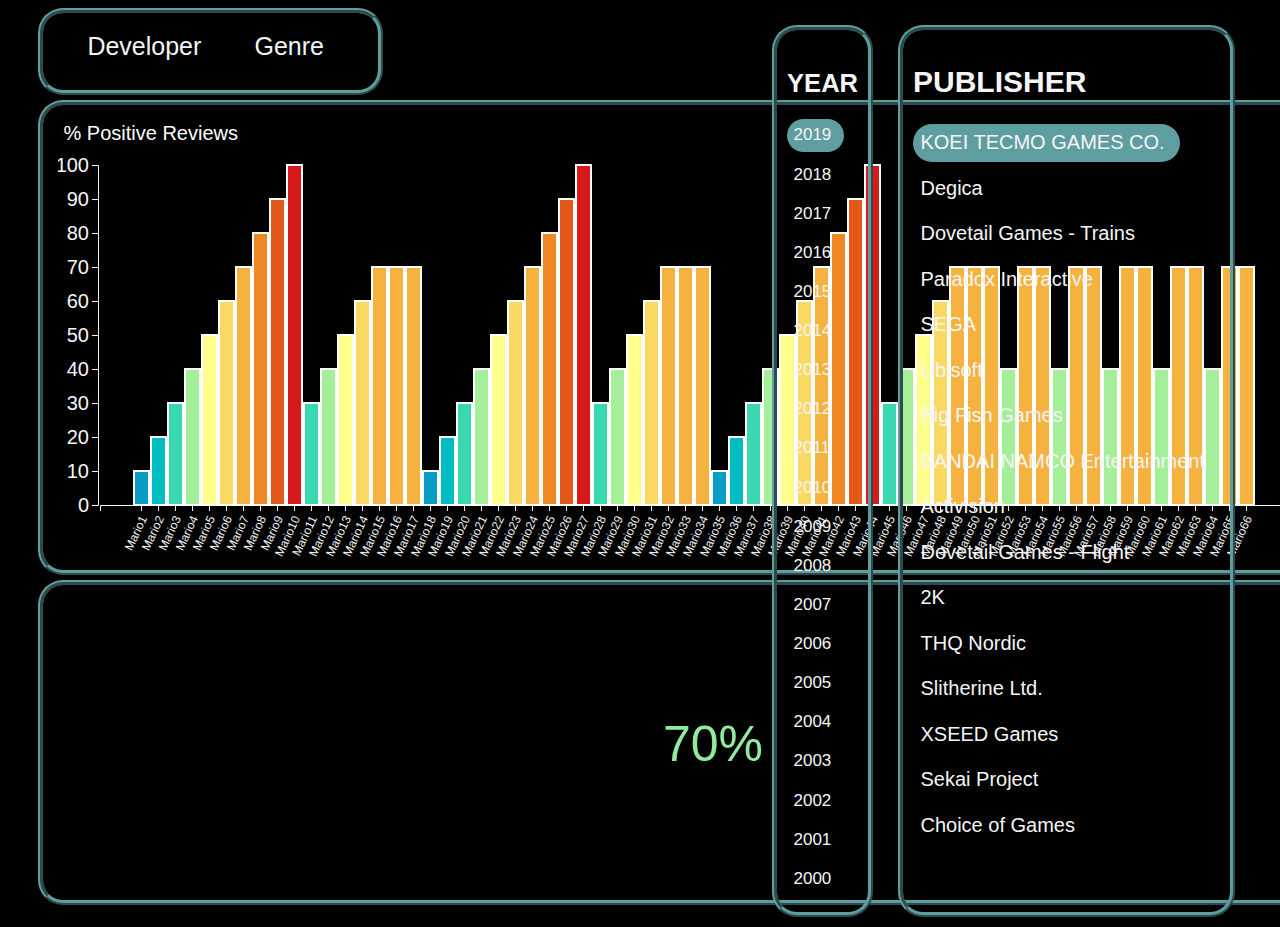
==== index.html @ 85cb00c0 "add pie" ====
<!DOCTYPE html>
<html>
<head>
    <title>Bivariate Bar Chart</title>
	<meta content="text/html;charset=utf-8" http-equiv="Content-Type">
	<meta content="utf-8" http-equiv="encoding">
    <link rel="stylesheet" type="text/css" href="css/style.css">
    <script src="lib/d3.v6.min.js"></script>
</head>
<body>
<div class="devgen" id="devgen">
    <div class="dev">
        <label>
            <input type="radio" value="3" name="radio"/>
            <span>Developer</span>
        </label>
    </div>
    <div class="dev">
        <label>
            <input type="radio" value="3" name="radio"/>
            <span>Genre</span>
        </label>
    </div>
</div>
<div class="svg" >
    <div id="div1"></div>
</div>
<div class="svg" >
    <div id="div2"></div>
</div>
<div class="row">
<div class="container1" id="year">
    <h2>YEAR</h2>
        <label>
            <input onclick="updateYear(2019)" type="radio" value="2019" name="radio" checked/>
            <span>2019</span>
        </label>
        <label>
            <input onclick="updateYear(2018)" type="radio" value="3" name="radio"/>
            <span>2018</span>
        </label>
        <label>
            <input onclick="updateYear(2017)" type="radio" value="3" name="radio"/>
            <span>2017</span>
        </label>
        <label>
            <input onclick="updateYear(2016)" type="radio" value="3" name="radio"/>
            <span>2016</span>
        </label>
        <label>
            <input onclick="updateYear(2015)" type="radio" value="3" name="radio"/>
            <span>2015</span>
        </label>
        <label>
            <input onclick="updateYear(2014)" type="radio" value="3" name="radio"/>
            <span>2014</span>
        </label>
        <label>
            <input onclick="updateYear(2013)" type="radio" value="3" name="radio"/>
            <span>2013</span>
        </label>
        <label>
            <input onclick="updateYear(2012)" type="radio" value="3" name="radio"/>
            <span>2012</span>
        </label>
        <label>
            <input onclick="updateYear(2011)" type="radio" value="3" name="radio"/>
            <span>2011</span>
        </label>
        <label>
            <input onclick="updateYear(2010)" type="radio" value="3" name="radio"/>
            <span>2010</span>
        </label>
        <label>
            <input onclick="updateYear(2009)" type="radio" value="3" name="radio"/>
            <span>2009</span>
        </label>
        <label>
            <input onclick="updateYear(2008)" type="radio" value="3" name="radio"/>
            <span>2008</span>
        </label>
        <label>
            <input onclick="updateYear(2007)" type="radio" value="3" name="radio"/>
            <span>2007</span>
        </label>
        <label>
            <input onclick="updateYear(2006)" type="radio" value="3" name="radio"/>
            <span>2006</span>
        </label>
        <label>
            <input onclick="updateYear(2005)" type="radio" value="3" name="radio"/>
            <span>2005</span>
        </label>
        <label>
            <input onclick="updateYear(2004)" type="radio" value="3" name="radio"/>
            <span>2004</span>
        </label>
        <label>
            <input onclick="updateYear(2003)" type="radio" value="3" name="radio"/>
            <span>2003</span>
        </label>
        <label>
            <input onclick="updateYear(2002)" type="radio" value="3" name="radio"/>
            <span>2002</span>
        </label>
        <label>
            <input onclick="updateYear(2001)" type="radio" value="3" name="radio"/>
            <span>2001</span>
        </label>
        <label>
            <input onclick="updateYear(2000)" type="radio" value="3" name="radio"/>
            <span>2000</span>
        </label>
</div>
<div class="container2">
    <h2>PUBLISHER</h2>
    <form>
        <label>
            <input onclick="updatePub('KOEI TECMO GAMES CO.')" type="radio" name="radio" value="1" checked/>
            <span>KOEI TECMO GAMES CO.</span>
        </label>
        <label>
            <input onclick="updatePub('Degica')" type="radio" value="2" name="radio"/>
            <span>Degica</span>
        </label>
        <label>
            <input onclick="updatePub('Dovetail Games - Trains')" type="radio" value="3" name="radio"/>
            <span>Dovetail Games - Trains</span>
        </label>
        <label>
            <input onclick="updatePub('Paradox Interactive')" type="radio" value="3" name="radio"/>
            <span>Paradox Interactive</span>
        </label>
        <label>
            <input onclick="updatePub('SEGA')" type="radio" value="3" name="radio"/>
            <span>SEGA</span>
        </label>
        <label>
            <input onclick="updatePub('Ubisoft')" type="radio" value="3" name="radio"/>
            <span>Ubisoft</span>
        </label>
        <label>
            <input onclick="updatePub('Big Fish Games')" type="radio" value="3" name="radio"/>
            <span>Big Fish Games</span>
        </label>
        <label>
            <input onclick="updatePub('BANDAI NAMCO Entertainment')" type="radio" value="3" name="radio"/>
            <span>BANDAI NAMCO Entertainment</span>
        </label>
        <label>
            <input onclick="updatePub('Activision')" type="radio" value="3" name="radio"/>
            <span>Activision</span>
        </label>
        <label>
            <input onclick="updatePub('Dovetail Games - Flight')" type="radio" value="3" name="radio"/>
            <span>Dovetail Games - Flight</span>
        </label>
        <label>
            <input onclick="updatePub('2K')" type="radio" value="3" name="radio"/>
            <span>2K</span>
        </label>
        <label>
            <input onclick="updatePub('THQ Nordic')" type="radio" value="3" name="radio"/>
            <span>THQ Nordic</span>
        </label>
        <label>
            <input onclick="updatePub('Slitherine Ltd.')" type="radio" value="3" name="radio"/>
            <span>Slitherine Ltd.</span>
        </label>
        <label>
            <input onclick="updatePub('XSEED Games')" type="radio" value="3" name="radio"/>
            <span>XSEED Games</span>
        </label>
        <label>
            <input onclick="updatePub('Sekai Project')" type="radio" value="3" name="radio"/>
            <span>Sekai Project</span>
        </label>
        <label>
            <input onclick="updatePub('Choice of Games')" type="radio" value="3" name="radio"/>
            <span>Choice of Games</span>
        </label>
    </form>
</div>
</div>
<script src="js/chart.js"></script>
<script src="js/pie.js"></script>
</body>
</html>
---- css/style.css ----
.y.axis {
    font: 20px sans-serif;
}

.x.axis {
    font: 12px sans-serif;
}

.legend {
    font: 16px sans-serif;
}
body {
    background-color: ghostwhite;
        color:black;
}

*, *:after, *:before {
    box-sizing: border-box;
}
body {
    color: whitesmoke;
    font: 20px sans-serif;
    background-color: black;
}
form {
    display: flex;
    flex-wrap: wrap;
    flex-direction: column;
}
label {
    display: flex;
    cursor: pointer;
    font-weight: 50;
    position: relative;
    overflow: hidden;
    margin-bottom: 0.375em;
}
label input {
    position: absolute;
    left: -9999px;
}
label input:checked + span {
    background-color: cadetblue;
}
label input:checked + span:before {
    box-shadow: inset 0 0 0 0.4375em #00005c;
}
label span {
    display: flex;
    align-items: center;
    padding: 0.375em 0.75em 0.375em 0.375em;
    border-radius: 99em;
    transition: 0.25s ease;
}
label span:hover {
    background-color: cadetblue;
}
label span:before {
    display: flex;
    flex-shrink: 0;
    content: "
    "
;
    background-color: cadetblue;
    width: 1.5em;
    height: 1.5em;
    border-radius: 50%;
    margin-right: 0.375em;
    transition: 0.25s ease;
    box-shadow: inset 0 0 0 0.125em #00005c;
}


.container1 {
    font: 17px sans-serif;
    border-radius: 25px;
    padding: 10px;
    border: 5px ridge cadetblue;
    display: table-cell
}

.container2 {
    border-radius: 25px;
    padding: 10px;
    border: 5px ridge cadetblue;
    display: table-cell;
}


.row {
    position: absolute;
    top: 15px;
    right: 20px;
    display: table;
    border-spacing: 25px 10px; /*Optional*/
    height: 800px;

}
.svg {
    border-radius: 25px;
    margin-top: 5px;
    margin-left: 30px;
    padding-left: 15px;
    padding-top: 10px;
    width: 1350px;
    border: 5px ridge cadetblue;
}

.devgen {
    display: table;
    padding: 10px;
    margin-left: 30px;
    border-spacing: 25px 0px;
    border: 5px ridge cadetblue;
    border-radius: 25px;
}

.dev {
    font: 25px sans-serif;
    font-weight: bolder;
    display: table-cell;
}

.gen {
    font: 25px sans-serif;
    font-weight: bolder;
    display: table-cell;
}
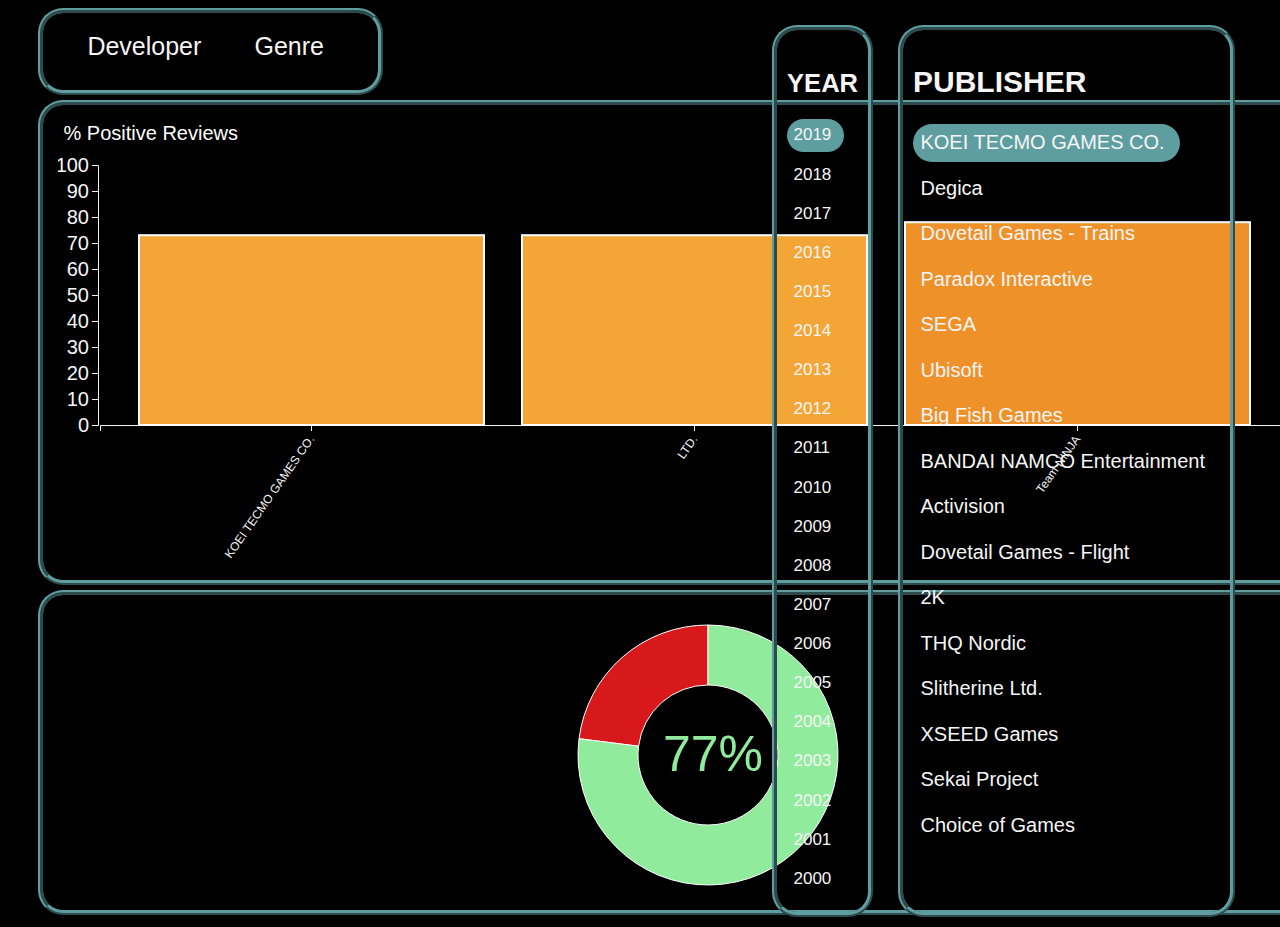
==== commit 2a93889f: "Add connection between dataset and bar chart" ====
--- a/index.html
+++ b/index.html
@@ -11,13 +11,13 @@
 <div class="devgen" id="devgen">
     <div class="dev">
         <label>
-            <input type="radio" value="3" name="radio"/>
+            <input onclick="switchDevGen('Dev')" type="radio" value="3" name="radio" checked/>
             <span>Developer</span>
         </label>
     </div>
-    <div class="dev">
+    <div class="gen">
         <label>
-            <input type="radio" value="3" name="radio"/>
+            <input onclick="switchDevGen('Gen')" type="radio" value="3" name="radio"/>
             <span>Genre</span>
         </label>
     </div>
@@ -32,83 +32,83 @@
 <div class="container1" id="year">
     <h2>YEAR</h2>
         <label>
-            <input onclick="updateYear(2019)" type="radio" value="2019" name="radio" checked/>
+            <input onclick="updateYear('2019')" type="radio" value="2019" name="radio" checked/>
             <span>2019</span>
         </label>
         <label>
-            <input onclick="updateYear(2018)" type="radio" value="3" name="radio"/>
+            <input onclick="updateYear('2018')" type="radio" value="3" name="radio"/>
             <span>2018</span>
         </label>
         <label>
-            <input onclick="updateYear(2017)" type="radio" value="3" name="radio"/>
+            <input onclick="updateYear('2017')" type="radio" value="3" name="radio"/>
             <span>2017</span>
         </label>
         <label>
-            <input onclick="updateYear(2016)" type="radio" value="3" name="radio"/>
+            <input onclick="updateYear('2016')" type="radio" value="3" name="radio"/>
             <span>2016</span>
         </label>
         <label>
-            <input onclick="updateYear(2015)" type="radio" value="3" name="radio"/>
+            <input onclick="updateYear('2015')" type="radio" value="3" name="radio"/>
             <span>2015</span>
         </label>
         <label>
-            <input onclick="updateYear(2014)" type="radio" value="3" name="radio"/>
+            <input onclick="updateYear('2014')" type="radio" value="3" name="radio"/>
             <span>2014</span>
         </label>
         <label>
-            <input onclick="updateYear(2013)" type="radio" value="3" name="radio"/>
+            <input onclick="updateYear('2013')" type="radio" value="3" name="radio"/>
             <span>2013</span>
         </label>
         <label>
-            <input onclick="updateYear(2012)" type="radio" value="3" name="radio"/>
+            <input onclick="updateYear('2012')" type="radio" value="3" name="radio"/>
             <span>2012</span>
         </label>
         <label>
-            <input onclick="updateYear(2011)" type="radio" value="3" name="radio"/>
+            <input onclick="updateYear('2011')" type="radio" value="3" name="radio"/>
             <span>2011</span>
         </label>
         <label>
-            <input onclick="updateYear(2010)" type="radio" value="3" name="radio"/>
+            <input onclick="updateYear('2010')" type="radio" value="3" name="radio"/>
             <span>2010</span>
         </label>
         <label>
-            <input onclick="updateYear(2009)" type="radio" value="3" name="radio"/>
+            <input onclick="updateYear('2009')" type="radio" value="3" name="radio"/>
             <span>2009</span>
         </label>
         <label>
-            <input onclick="updateYear(2008)" type="radio" value="3" name="radio"/>
+            <input onclick="updateYear('2008')" type="radio" value="3" name="radio"/>
             <span>2008</span>
         </label>
         <label>
-            <input onclick="updateYear(2007)" type="radio" value="3" name="radio"/>
+            <input onclick="updateYear('2007')" type="radio" value="3" name="radio"/>
             <span>2007</span>
         </label>
         <label>
-            <input onclick="updateYear(2006)" type="radio" value="3" name="radio"/>
+            <input onclick="updateYear('2006')" type="radio" value="3" name="radio"/>
             <span>2006</span>
         </label>
         <label>
-            <input onclick="updateYear(2005)" type="radio" value="3" name="radio"/>
+            <input onclick="updateYear('2005')" type="radio" value="3" name="radio"/>
             <span>2005</span>
         </label>
         <label>
-            <input onclick="updateYear(2004)" type="radio" value="3" name="radio"/>
+            <input onclick="updateYear('2004')" type="radio" value="3" name="radio"/>
             <span>2004</span>
         </label>
         <label>
-            <input onclick="updateYear(2003)" type="radio" value="3" name="radio"/>
+            <input onclick="updateYear('2003')" type="radio" value="3" name="radio"/>
             <span>2003</span>
         </label>
         <label>
-            <input onclick="updateYear(2002)" type="radio" value="3" name="radio"/>
+            <input onclick="updateYear('2002')" type="radio" value="3" name="radio"/>
             <span>2002</span>
         </label>
         <label>
-            <input onclick="updateYear(2001)" type="radio" value="3" name="radio"/>
+            <input onclick="updateYear('2001')" type="radio" value="3" name="radio"/>
             <span>2001</span>
         </label>
         <label>
-            <input onclick="updateYear(2000)" type="radio" value="3" name="radio"/>
+            <input onclick="updateYear('2000')" type="radio" value="3" name="radio"/>
             <span>2000</span>
         </label>
 </div>
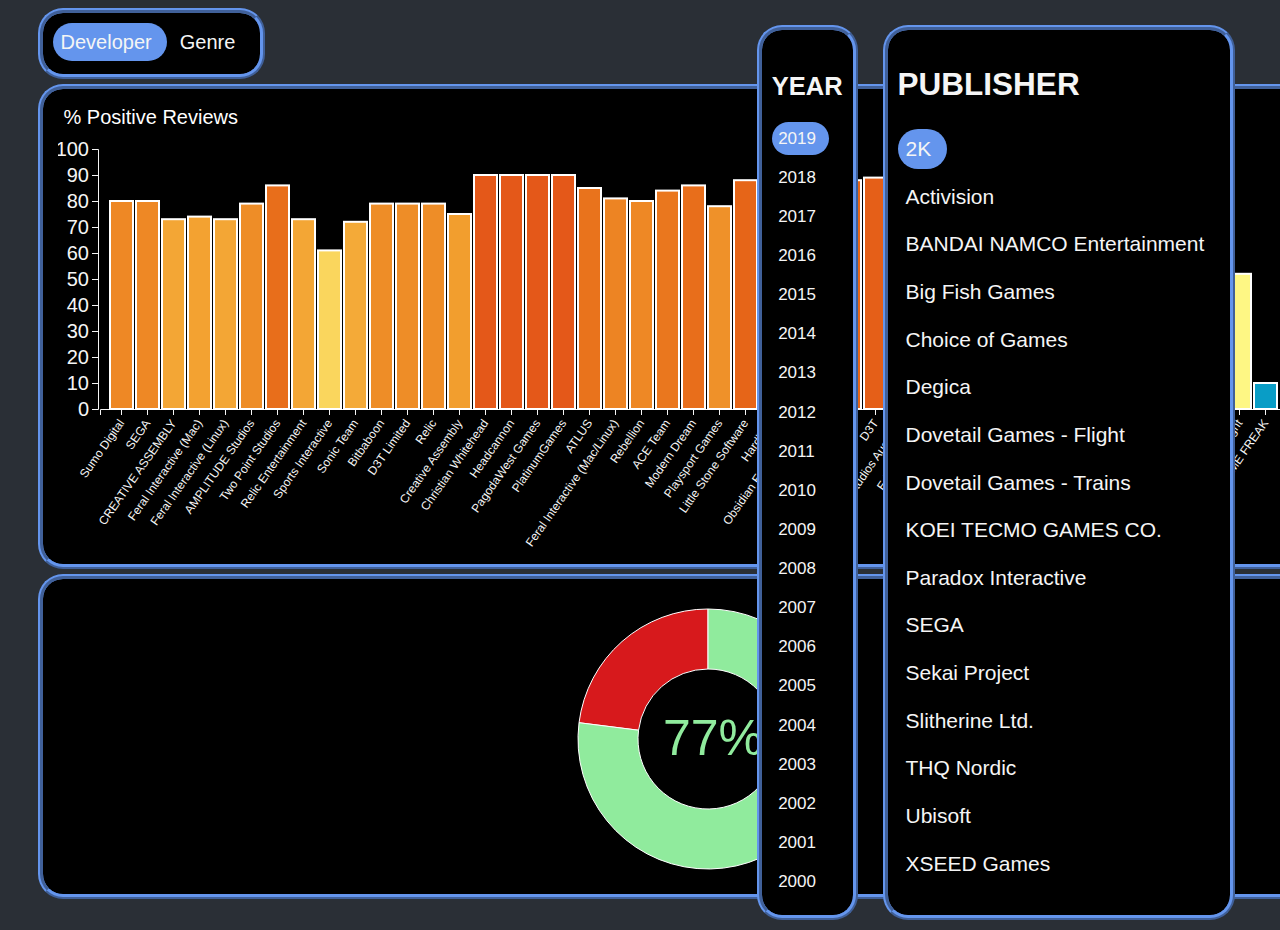
==== commit 9add15c0: "modify check" ====
--- a/index.html
+++ b/index.html
@@ -9,28 +9,27 @@
 </head>
 <body>
 <div class="devgen" id="devgen">
-    <div class="dev">
-        <label>
-            <input onclick="switchDevGen('Dev')" type="radio" value="3" name="radio" checked/>
-            <span>Developer</span>
+    <form class="l">
+        <label class="l">
+            <input onclick="switchDevGen(0)" type="radio" value="3" name="radio" checked/>
+            <span class="dev">Developer</span>
         </label>
-    </div>
-    <div class="gen">
-        <label>
-            <input onclick="switchDevGen('Gen')" type="radio" value="3" name="radio"/>
-            <span>Genre</span>
+        <label class="l">
+            <input onclick="switchDevGen(1)" type="radio" value="3" name="radio" />
+            <span class="dev">Genre</span>
         </label>
-    </div>
+    </form>
 </div>
 <div class="svg" >
-    <div id="div1"></div>
+    <div id="barchart"></div>
 </div>
 <div class="svg" >
-    <div id="div2"></div>
+    <div id="piechart"></div>
 </div>
 <div class="row">
 <div class="container1" id="year">
     <h2>YEAR</h2>
+    <form>
         <label>
             <input onclick="updateYear('2019')" type="radio" value="2019" name="radio" checked/>
             <span>2019</span>
@@ -111,77 +110,80 @@
             <input onclick="updateYear('2000')" type="radio" value="3" name="radio"/>
             <span>2000</span>
         </label>
+    </form>
 </div>
 <div class="container2">
     <h2>PUBLISHER</h2>
     <form>
         <label>
-            <input onclick="updatePub('KOEI TECMO GAMES CO.')" type="radio" name="radio" value="1" checked/>
+            <input onclick="updatePub('2K')" type="radio" name="radio" checked/>
+            <span>2K</span>
+        </label>
+        <label>
+            <input onclick="updatePub('Activision')" type="radio" name="radio"/>
+            <span>Activision</span>
+        </label>
+        <label>
+            <input onclick="updatePub('BANDAI NAMCO Entertainment')" type="radio" name="radio"/>
+            <span>BANDAI NAMCO Entertainment</span>
+        </label>
+        <label>
+            <input onclick="updatePub('Big Fish Games')" type="radio" name="radio"/>
+            <span>Big Fish Games</span>
+        </label>
+        <label>
+            <input onclick="updatePub('Choice of Games')" type="radio" name="radio"/>
+            <span>Choice of Games</span>
+        </label>
+        <label>
+            <input onclick="updatePub('Degica')" type="radio" name="radio"/>
+            <span>Degica</span>
+        </label>
+        <label>
+            <input onclick="updatePub('Dovetail Games - Flight')" type="radio" name="radio"/>
+            <span>Dovetail Games - Flight</span>
+        </label>
+        <label>
+            <input onclick="updatePub('Dovetail Games - Trains')" type="radio" name="radio"/>
+            <span>Dovetail Games - Trains</span>
+        </label>
+        <label>
+            <input onclick="updatePub('KOEI TECMO GAMES CO.')" type="radio" name="radio" />
             <span>KOEI TECMO GAMES CO.</span>
         </label>
         <label>
-            <input onclick="updatePub('Degica')" type="radio" value="2" name="radio"/>
-            <span>Degica</span>
-        </label>
-        <label>
-            <input onclick="updatePub('Dovetail Games - Trains')" type="radio" value="3" name="radio"/>
-            <span>Dovetail Games - Trains</span>
-        </label>
-        <label>
-            <input onclick="updatePub('Paradox Interactive')" type="radio" value="3" name="radio"/>
+            <input onclick="updatePub('Paradox Interactive')" type="radio" name="radio"/>
             <span>Paradox Interactive</span>
         </label>
         <label>
-            <input onclick="updatePub('SEGA')" type="radio" value="3" name="radio"/>
+            <input onclick="updatePub('SEGA')" type="radio" name="radio"/>
             <span>SEGA</span>
         </label>
         <label>
-            <input onclick="updatePub('Ubisoft')" type="radio" value="3" name="radio"/>
+            <input onclick="updatePub('Sekai Project')" type="radio" name="radio"/>
+            <span>Sekai Project</span>
+        </label>
+        <label>
+            <input onclick="updatePub('Slitherine Ltd.')" type="radio" name="radio"/>
+            <span>Slitherine Ltd.</span>
+        </label>
+        <label>
+            <input onclick="updatePub('THQ Nordic')" type="radio" name="radio"/>
+            <span>THQ Nordic</span>
+        </label>
+        <label>
+            <input onclick="updatePub('Ubisoft')" type="radio" name="radio"/>
             <span>Ubisoft</span>
         </label>
         <label>
-            <input onclick="updatePub('Big Fish Games')" type="radio" value="3" name="radio"/>
-            <span>Big Fish Games</span>
-        </label>
-        <label>
-            <input onclick="updatePub('BANDAI NAMCO Entertainment')" type="radio" value="3" name="radio"/>
-            <span>BANDAI NAMCO Entertainment</span>
-        </label>
-        <label>
-            <input onclick="updatePub('Activision')" type="radio" value="3" name="radio"/>
-            <span>Activision</span>
-        </label>
-        <label>
-            <input onclick="updatePub('Dovetail Games - Flight')" type="radio" value="3" name="radio"/>
-            <span>Dovetail Games - Flight</span>
-        </label>
-        <label>
-            <input onclick="updatePub('2K')" type="radio" value="3" name="radio"/>
-            <span>2K</span>
-        </label>
-        <label>
-            <input onclick="updatePub('THQ Nordic')" type="radio" value="3" name="radio"/>
-            <span>THQ Nordic</span>
-        </label>
-        <label>
-            <input onclick="updatePub('Slitherine Ltd.')" type="radio" value="3" name="radio"/>
-            <span>Slitherine Ltd.</span>
-        </label>
-        <label>
-            <input onclick="updatePub('XSEED Games')" type="radio" value="3" name="radio"/>
+            <input onclick="updatePub('XSEED Games')" type="radio" name="radio"/>
             <span>XSEED Games</span>
         </label>
-        <label>
-            <input onclick="updatePub('Sekai Project')" type="radio" value="3" name="radio"/>
-            <span>Sekai Project</span>
-        </label>
-        <label>
-            <input onclick="updatePub('Choice of Games')" type="radio" value="3" name="radio"/>
-            <span>Choice of Games</span>
-        </label>
+
     </form>
 </div>
 </div>
+<script src="js/start.js"></script>
 <script src="js/chart.js"></script>
 <script src="js/pie.js"></script>
 </body>
--- a/css/style.css
+++ b/css/style.css
@@ -10,10 +10,6 @@
 .legend {
     font: 16px sans-serif;
 }
-body {
-    background-color: ghostwhite;
-        color:black;
-}
 
 *, *:after, *:before {
     box-sizing: border-box;
@@ -21,13 +17,15 @@
 body {
     color: whitesmoke;
     font: 20px sans-serif;
-    background-color: black;
+    background-color: #2a2f36;
 }
+
 form {
     display: flex;
     flex-wrap: wrap;
     flex-direction: column;
 }
+
 label {
     display: flex;
     cursor: pointer;
@@ -41,7 +39,7 @@
     left: -9999px;
 }
 label input:checked + span {
-    background-color: cadetblue;
+    background-color: cornflowerblue;
 }
 label input:checked + span:before {
     box-shadow: inset 0 0 0 0.4375em #00005c;
@@ -54,7 +52,7 @@
     transition: 0.25s ease;
 }
 label span:hover {
-    background-color: cadetblue;
+    background-color: cornflowerblue;
 }
 label span:before {
     display: flex;
@@ -62,7 +60,7 @@
     content: "
     "
 ;
-    background-color: cadetblue;
+    background-color: cornflowerblue;
     width: 1.5em;
     height: 1.5em;
     border-radius: 50%;
@@ -73,17 +71,20 @@
 
 
 .container1 {
+    background-color: black;
     font: 17px sans-serif;
     border-radius: 25px;
     padding: 10px;
-    border: 5px ridge cadetblue;
+    border: 5px ridge cornflowerblue;
     display: table-cell
 }
 
 .container2 {
+    background-color: black;
+    font: 21px sans-serif;
     border-radius: 25px;
     padding: 10px;
-    border: 5px ridge cadetblue;
+    border: 5px ridge cornflowerblue;
     display: table-cell;
 }
 
@@ -98,33 +99,33 @@
 
 }
 .svg {
+    background-color: black;
     border-radius: 25px;
     margin-top: 5px;
     margin-left: 30px;
     padding-left: 15px;
     padding-top: 10px;
     width: 1350px;
-    border: 5px ridge cadetblue;
+    border: 5px ridge cornflowerblue;
 }
 
 .devgen {
-    display: table;
+    background-color: black;
     padding: 10px;
+    padding-bottom: 0px;
     margin-left: 30px;
     border-spacing: 25px 0px;
-    border: 5px ridge cadetblue;
+    border: 5px ridge cornflowerblue;
     border-radius: 25px;
+    font-weight: bolder;
+    display: inline-block;
 }
 
-.dev {
-    font: 25px sans-serif;
-    font-weight: bolder;
-    display: table-cell;
+label.l {
+    display: inline-block;
 }
 
-.gen {
-    font: 25px sans-serif;
-    font-weight: bolder;
-    display: table-cell;
+form.l {
+    display: inline-block;
 }
 
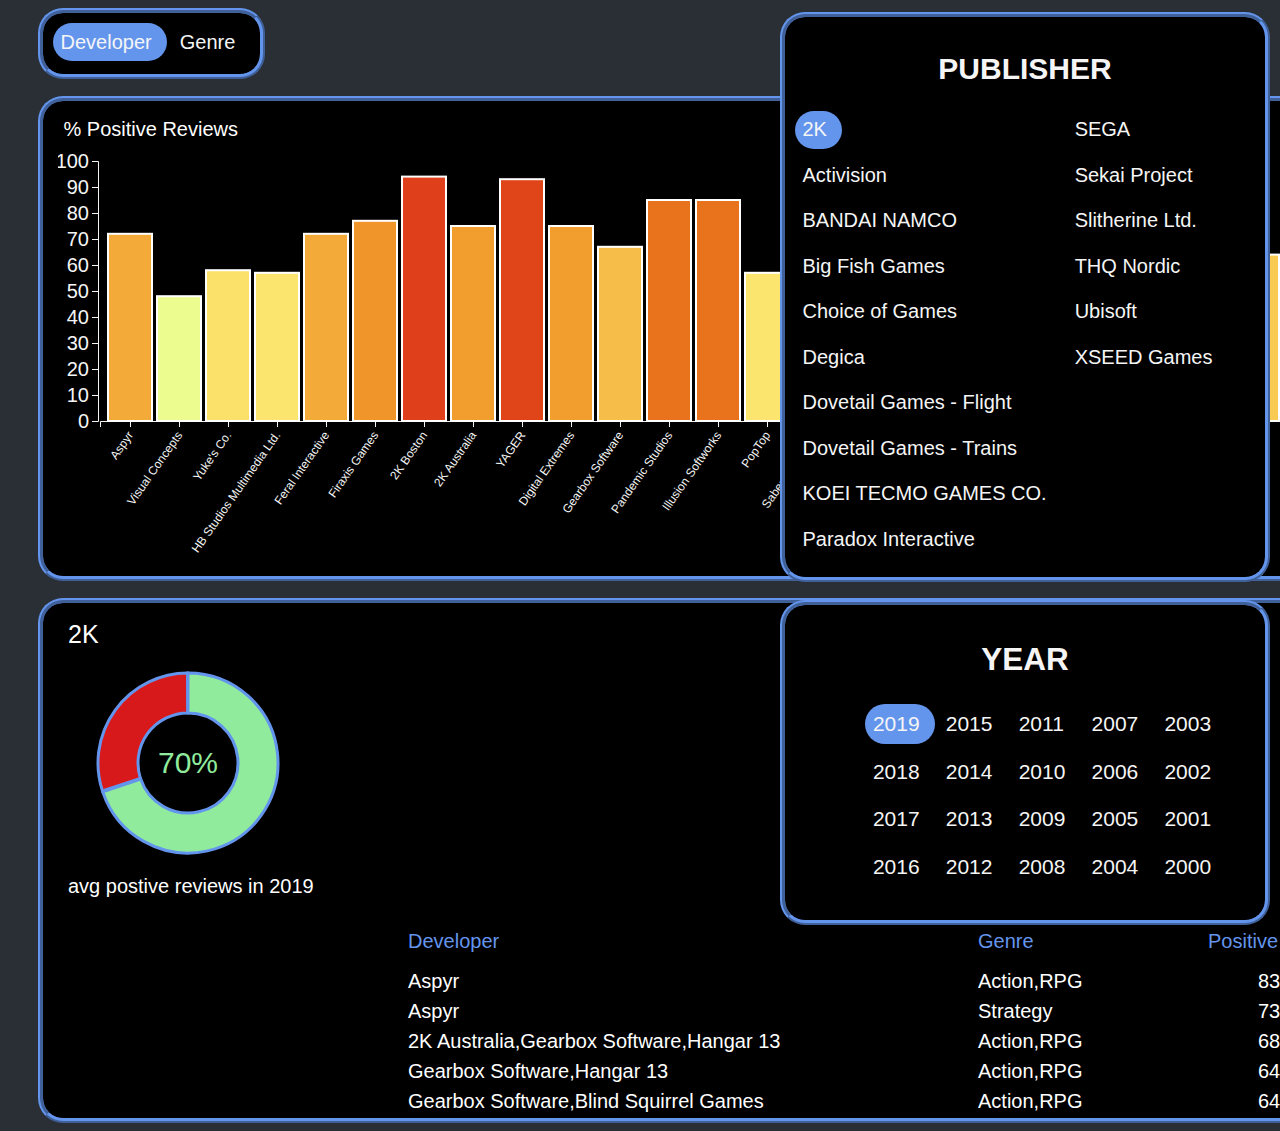
==== commit 9e8de283: "order year and text" ====
--- a/index.html
+++ b/index.html
@@ -24,12 +24,89 @@
     <div id="barchart"></div>
 </div>
 <div class="svg" >
-    <div id="piechart"></div>
-</div>
-<div class="row">
-<div class="container1" id="year">
-    <h2>YEAR</h2>
-    <form>
+    <div id="piechart" ></div>
+    <div id="pietext" class="piechart"></div>
+</div>
+    <div class="containerPub">
+        <center><h2>PUBLISHER</h2></center>
+    <div class="container1">
+        <form>
+            <div class="column1">
+                <label>
+                    <input onclick="updatePub('2K')" type="radio" name="radio" checked/>
+                    <span>2K</span>
+                </label>
+            <label>
+                <input onclick="updatePub('Activision')" type="radio" name="radio"/>
+                <span>Activision</span>
+            </label>
+            <label>
+                <input onclick="updatePub('BANDAI NAMCO')" type="radio" name="radio"/>
+                <span>BANDAI NAMCO</span>
+            </label>
+            <label>
+                <input onclick="updatePub('Big Fish Games')" type="radio" name="radio"/>
+                <span>Big Fish Games</span>
+            </label>
+            <label>
+                <input onclick="updatePub('Choice of Games')" type="radio" name="radio"/>
+                <span>Choice of Games</span>
+            </label>
+            <label>
+                <input onclick="updatePub('Degica')" type="radio" name="radio"/>
+                <span>Degica</span>
+            </label>
+            <label>
+                <input onclick="updatePub('Dovetail Games - Flight')" type="radio" name="radio"/>
+                <span>Dovetail Games - Flight</span>
+            </label>
+            <label>
+                <input onclick="updatePub('Dovetail Games - Trains')" type="radio" name="radio"/>
+                <span>Dovetail Games - Trains</span>
+            </label>
+            <label>
+                <input onclick="updatePub('KOEI TECMO GAMES CO.')" type="radio" name="radio" />
+                <span>KOEI TECMO GAMES CO.</span>
+            </label>
+            <label>
+                <input onclick="updatePub('Paradox Interactive')" type="radio" name="radio"/>
+                <span>Paradox Interactive</span>
+            </label>
+                </div>
+            <div class="column2">
+            <label>
+                <input onclick="updatePub('SEGA')" type="radio" name="radio"/>
+                <span>SEGA</span>
+            </label>
+            <label>
+                <input onclick="updatePub('Sekai Project')" type="radio" name="radio"/>
+                <span>Sekai Project</span>
+            </label>
+            <label>
+                <input onclick="updatePub('Slitherine Ltd.')" type="radio" name="radio"/>
+                <span>Slitherine Ltd.</span>
+            </label>
+            <label>
+                <input onclick="updatePub('THQ Nordic')" type="radio" name="radio"/>
+                <span>THQ Nordic</span>
+            </label>
+            <label>
+                <input onclick="updatePub('Ubisoft')" type="radio" name="radio"/>
+                <span>Ubisoft</span>
+            </label>
+            <label>
+                <input onclick="updatePub('XSEED Games')" type="radio" name="radio"/>
+                <span>XSEED Games</span>
+            </label>
+        </div>
+        </form>
+    </div>
+    </div>
+    <div class="containerYear">
+    <center><h2>YEAR</h2></center>
+        <div class="container2" id="year">
+        <form>
+            <div>
         <label>
             <input onclick="updateYear('2019')" type="radio" value="2019" name="radio" checked/>
             <span>2019</span>
@@ -46,6 +123,8 @@
             <input onclick="updateYear('2016')" type="radio" value="3" name="radio"/>
             <span>2016</span>
         </label>
+            </div>
+            <div>
         <label>
             <input onclick="updateYear('2015')" type="radio" value="3" name="radio"/>
             <span>2015</span>
@@ -62,6 +141,8 @@
             <input onclick="updateYear('2012')" type="radio" value="3" name="radio"/>
             <span>2012</span>
         </label>
+            </div>
+            <div>
         <label>
             <input onclick="updateYear('2011')" type="radio" value="3" name="radio"/>
             <span>2011</span>
@@ -78,10 +159,13 @@
             <input onclick="updateYear('2008')" type="radio" value="3" name="radio"/>
             <span>2008</span>
         </label>
+            </div>
+            <div>
         <label>
             <input onclick="updateYear('2007')" type="radio" value="3" name="radio"/>
             <span>2007</span>
         </label>
+
         <label>
             <input onclick="updateYear('2006')" type="radio" value="3" name="radio"/>
             <span>2006</span>
@@ -90,10 +174,13 @@
             <input onclick="updateYear('2005')" type="radio" value="3" name="radio"/>
             <span>2005</span>
         </label>
+
         <label>
             <input onclick="updateYear('2004')" type="radio" value="3" name="radio"/>
             <span>2004</span>
         </label>
+            </div>
+            <div>
         <label>
             <input onclick="updateYear('2003')" type="radio" value="3" name="radio"/>
             <span>2003</span>
@@ -110,78 +197,9 @@
             <input onclick="updateYear('2000')" type="radio" value="3" name="radio"/>
             <span>2000</span>
         </label>
+            </div>
     </form>
-</div>
-<div class="container2">
-    <h2>PUBLISHER</h2>
-    <form>
-        <label>
-            <input onclick="updatePub('2K')" type="radio" name="radio" checked/>
-            <span>2K</span>
-        </label>
-        <label>
-            <input onclick="updatePub('Activision')" type="radio" name="radio"/>
-            <span>Activision</span>
-        </label>
-        <label>
-            <input onclick="updatePub('BANDAI NAMCO Entertainment')" type="radio" name="radio"/>
-            <span>BANDAI NAMCO Entertainment</span>
-        </label>
-        <label>
-            <input onclick="updatePub('Big Fish Games')" type="radio" name="radio"/>
-            <span>Big Fish Games</span>
-        </label>
-        <label>
-            <input onclick="updatePub('Choice of Games')" type="radio" name="radio"/>
-            <span>Choice of Games</span>
-        </label>
-        <label>
-            <input onclick="updatePub('Degica')" type="radio" name="radio"/>
-            <span>Degica</span>
-        </label>
-        <label>
-            <input onclick="updatePub('Dovetail Games - Flight')" type="radio" name="radio"/>
-            <span>Dovetail Games - Flight</span>
-        </label>
-        <label>
-            <input onclick="updatePub('Dovetail Games - Trains')" type="radio" name="radio"/>
-            <span>Dovetail Games - Trains</span>
-        </label>
-        <label>
-            <input onclick="updatePub('KOEI TECMO GAMES CO.')" type="radio" name="radio" />
-            <span>KOEI TECMO GAMES CO.</span>
-        </label>
-        <label>
-            <input onclick="updatePub('Paradox Interactive')" type="radio" name="radio"/>
-            <span>Paradox Interactive</span>
-        </label>
-        <label>
-            <input onclick="updatePub('SEGA')" type="radio" name="radio"/>
-            <span>SEGA</span>
-        </label>
-        <label>
-            <input onclick="updatePub('Sekai Project')" type="radio" name="radio"/>
-            <span>Sekai Project</span>
-        </label>
-        <label>
-            <input onclick="updatePub('Slitherine Ltd.')" type="radio" name="radio"/>
-            <span>Slitherine Ltd.</span>
-        </label>
-        <label>
-            <input onclick="updatePub('THQ Nordic')" type="radio" name="radio"/>
-            <span>THQ Nordic</span>
-        </label>
-        <label>
-            <input onclick="updatePub('Ubisoft')" type="radio" name="radio"/>
-            <span>Ubisoft</span>
-        </label>
-        <label>
-            <input onclick="updatePub('XSEED Games')" type="radio" name="radio"/>
-            <span>XSEED Games</span>
-        </label>
-
-    </form>
-</div>
+        </div>
 </div>
 <script src="js/start.js"></script>
 <script src="js/chart.js"></script>
--- a/css/style.css
+++ b/css/style.css
@@ -69,44 +69,57 @@
     box-shadow: inset 0 0 0 0.125em #00005c;
 }
 
-
-.container1 {
+.containerPub{
+    position: absolute;
+    top: 12px;
+    right: 10px;
     background-color: black;
-    font: 17px sans-serif;
+    font: 20px sans-serif;
     border-radius: 25px;
     padding: 10px;
     border: 5px ridge cornflowerblue;
-    display: table-cell
+    width: 490px;
+    height: 570px;
 }
 
-.container2 {
+.containerYear{
+    position: absolute;
+    top: 600px;
+    right: 10px;
     background-color: black;
     font: 21px sans-serif;
     border-radius: 25px;
     padding: 10px;
     border: 5px ridge cornflowerblue;
-    display: table-cell;
+    width: 490px;
+    height: 325px;
 }
 
+.container1 {
+    display: grid;
+    grid: 600px / auto auto auto;
+}
 
-.row {
-    position: absolute;
-    top: 15px;
-    right: 20px;
-    display: table;
-    border-spacing: 25px 10px; /*Optional*/
-    height: 800px;
+.container2 {
+    display: grid;
+    padding-left: 70px;
+    grid: 180px / auto auto auto;
+}
 
-}
 .svg {
     background-color: black;
     border-radius: 25px;
-    margin-top: 5px;
+    margin-top: 17px;
     margin-left: 30px;
     padding-left: 15px;
     padding-top: 10px;
     width: 1350px;
     border: 5px ridge cornflowerblue;
+}
+
+.piechart {
+    height: 200px;
+    overflow-y: scroll;
 }
 
 .devgen {
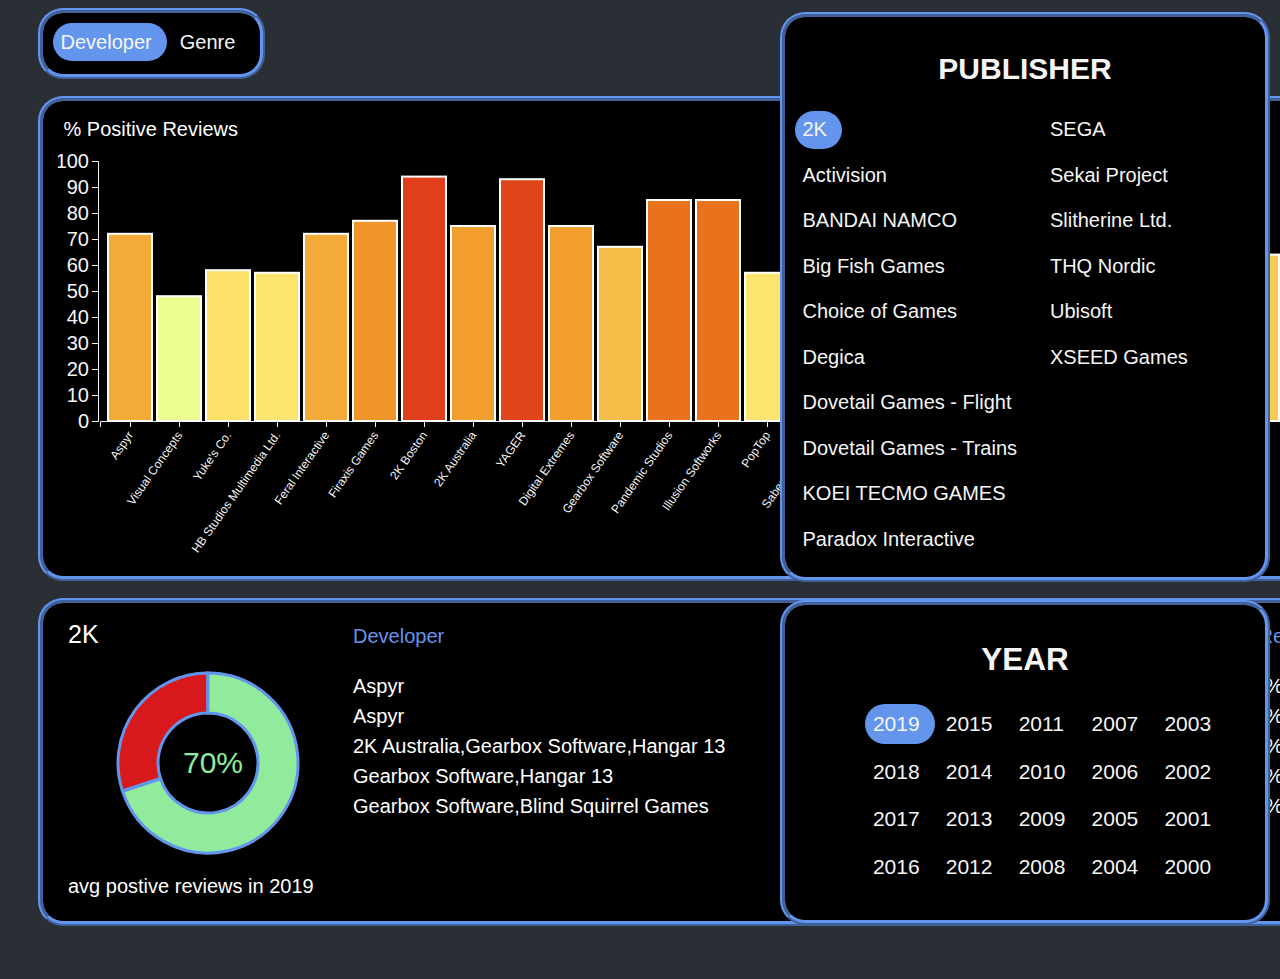
==== commit 16921481: "Mouseover" ====
--- a/index.html
+++ b/index.html
@@ -23,9 +23,12 @@
 <div class="svg" >
     <div id="barchart"></div>
 </div>
-<div class="svg" >
-    <div id="piechart" ></div>
-    <div id="pietext" class="piechart"></div>
+<div class="svg1" >
+    <div id="piechart" class="piechart"></div>
+    <div>
+        <div id="pietextfixed" class="pietextfixed"></div>
+        <div id="pietext" class="pietext"></div>
+    </div>
 </div>
     <div class="containerPub">
         <center><h2>PUBLISHER</h2></center>
@@ -65,8 +68,8 @@
                 <span>Dovetail Games - Trains</span>
             </label>
             <label>
-                <input onclick="updatePub('KOEI TECMO GAMES CO.')" type="radio" name="radio" />
-                <span>KOEI TECMO GAMES CO.</span>
+                <input onclick="updatePub('KOEI TECMO GAMES')" type="radio" name="radio" />
+                <span>KOEI TECMO GAMES</span>
             </label>
             <label>
                 <input onclick="updatePub('Paradox Interactive')" type="radio" name="radio"/>
--- a/css/style.css
+++ b/css/style.css
@@ -117,9 +117,30 @@
     border: 5px ridge cornflowerblue;
 }
 
+.svg1 {
+    background-color: black;
+    border-radius: 25px;
+    margin-top: 17px;
+    margin-left: 30px;
+    padding-left: 15px;
+    padding-top: 10px;
+    width: 1350px;
+    border: 5px ridge cornflowerblue;
+    display: grid;
+    grid: 308px / auto auto auto;
+}
+
+.pietext {
+    height: 300px;
+    overflow-y: scroll;
+}
+
+.pietextfixed {
+    height: 10px;
+}
+
 .piechart {
-    height: 200px;
-    overflow-y: scroll;
+    width: 280px;
 }
 
 .devgen {
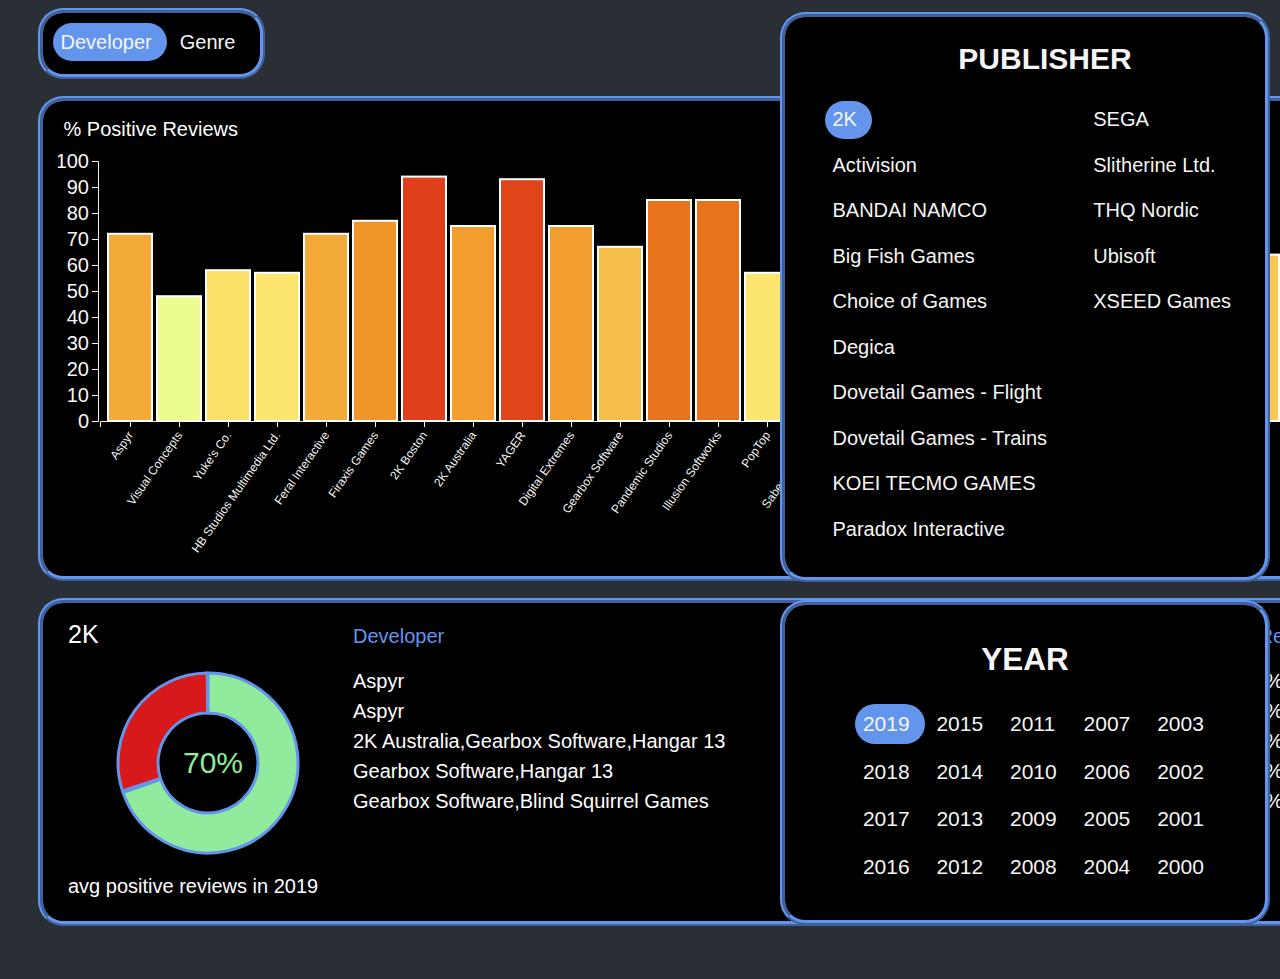
==== commit bd01d517: "Fixed scrollbar" ====
--- a/index.html
+++ b/index.html
@@ -82,10 +82,6 @@
                 <span>SEGA</span>
             </label>
             <label>
-                <input onclick="updatePub('Sekai Project')" type="radio" name="radio"/>
-                <span>Sekai Project</span>
-            </label>
-            <label>
                 <input onclick="updatePub('Slitherine Ltd.')" type="radio" name="radio"/>
                 <span>Slitherine Ltd.</span>
             </label>
--- a/css/style.css
+++ b/css/style.css
@@ -76,7 +76,7 @@
     background-color: black;
     font: 20px sans-serif;
     border-radius: 25px;
-    padding: 10px;
+    padding-left: 40px;
     border: 5px ridge cornflowerblue;
     width: 490px;
     height: 570px;
@@ -102,7 +102,7 @@
 
 .container2 {
     display: grid;
-    padding-left: 70px;
+    padding-left: 60px;
     grid: 180px / auto auto auto;
 }
 
@@ -131,16 +131,16 @@
 }
 
 .pietext {
-    height: 300px;
+    height: 230px;
     overflow-y: scroll;
-}
-
-.pietextfixed {
-    height: 10px;
 }
 
 .piechart {
     width: 280px;
+}
+
+.column2 {
+    padding-left:20px;
 }
 
 .devgen {
@@ -163,3 +163,19 @@
     display: inline-block;
 }
 
+/* width */
+::-webkit-scrollbar {
+    width: 8px;
+}
+
+/* Track */
+::-webkit-scrollbar-track {
+    border: 0px ridge cornflowerblue;
+    border-radius: 10px;
+}
+
+/* Handle */
+::-webkit-scrollbar-thumb {
+    background: cornflowerblue;
+    border-radius: 10px;
+}
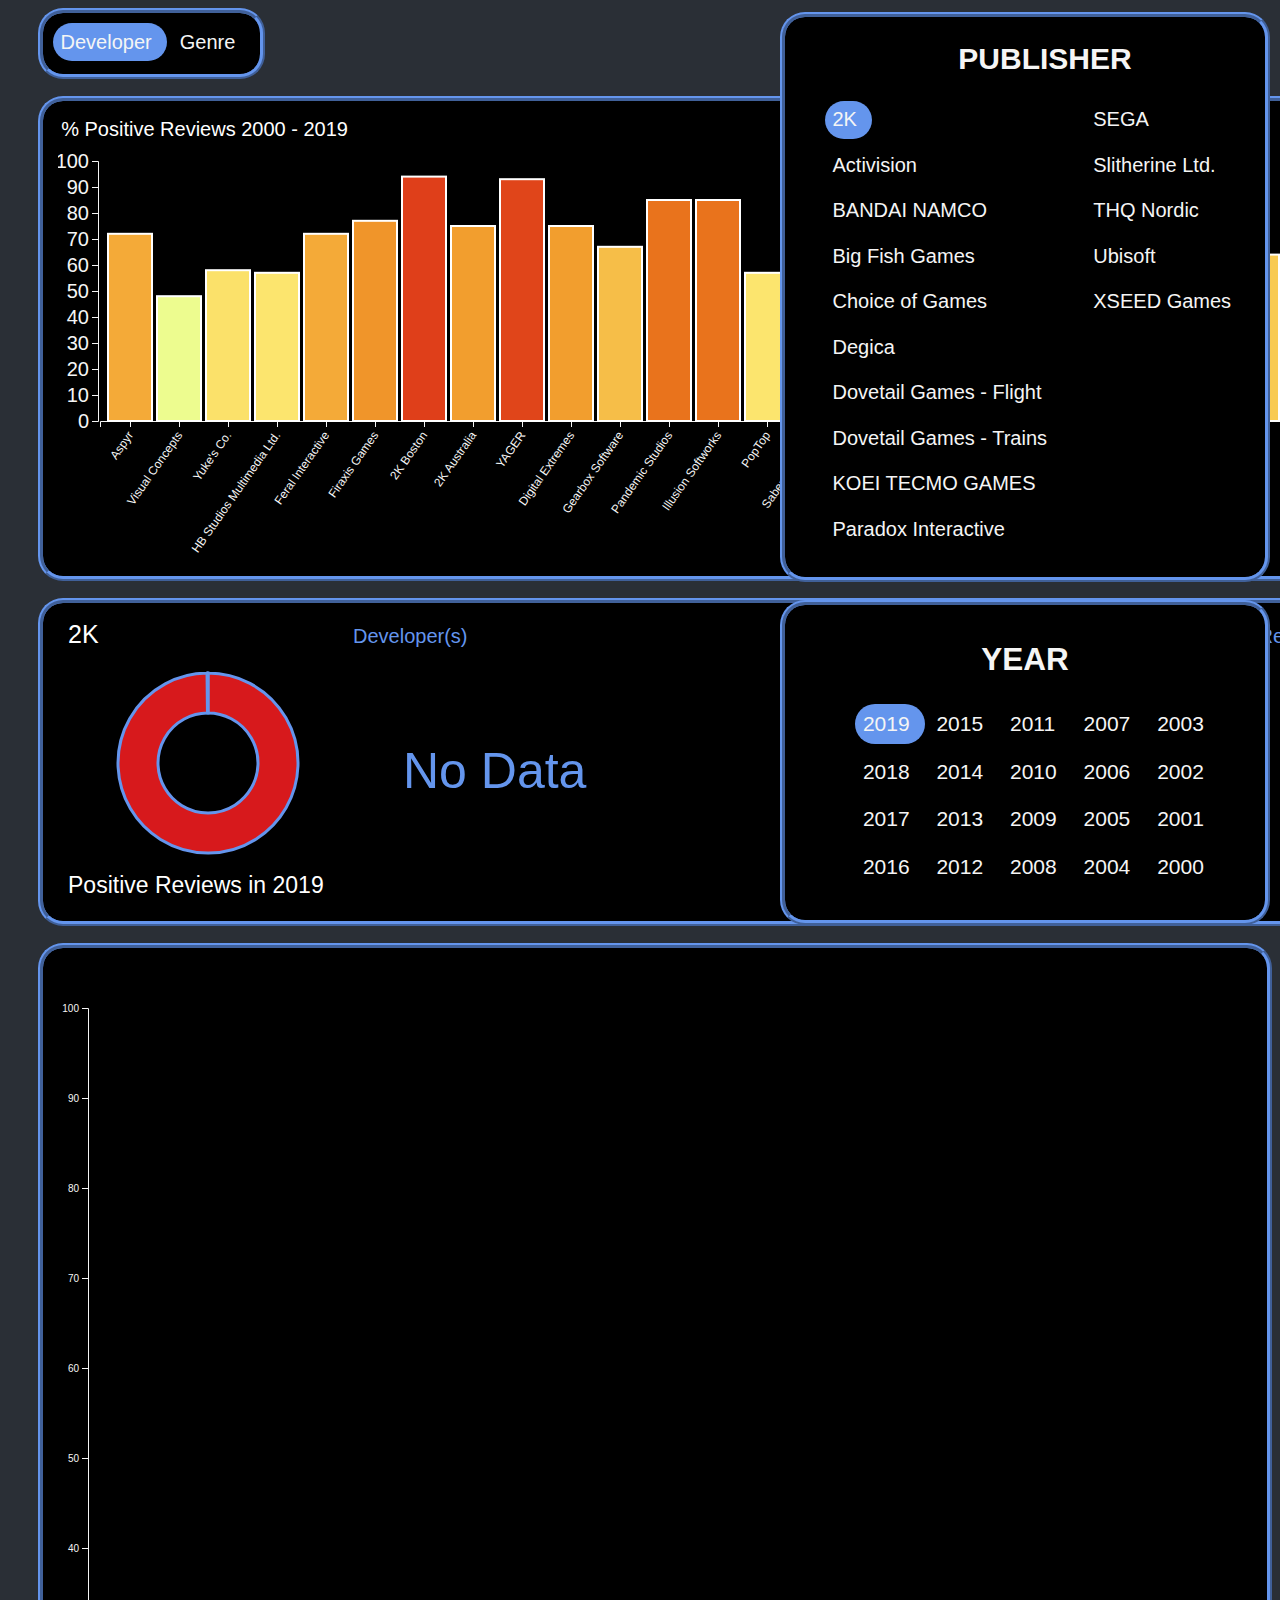
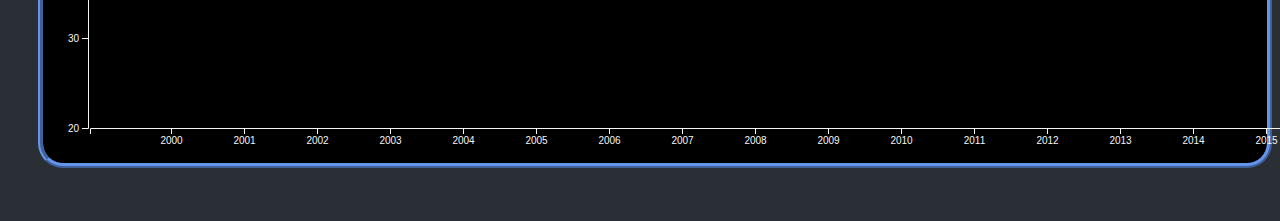
==== commit 8d98fe24: "Add Line Chart" ====
--- a/index.html
+++ b/index.html
@@ -200,8 +200,12 @@
     </form>
         </div>
 </div>
+<div class="svg2" >
+    <div id="linechart"></div>
+</div>
 <script src="js/start.js"></script>
 <script src="js/chart.js"></script>
 <script src="js/pie.js"></script>
+<script src="js/line.js"></script>
 </body>
 </html>
--- a/css/style.css
+++ b/css/style.css
@@ -130,6 +130,16 @@
     grid: 308px / auto auto auto;
 }
 
+.svg2 {
+    background-color: black;
+    border-radius: 25px;
+    margin-top: 17px;
+    margin-left: 30px;
+    padding-left: 15px;
+    padding-top: 10px;
+    border: 5px ridge cornflowerblue;
+}
+
 .pietext {
     height: 230px;
     overflow-y: scroll;
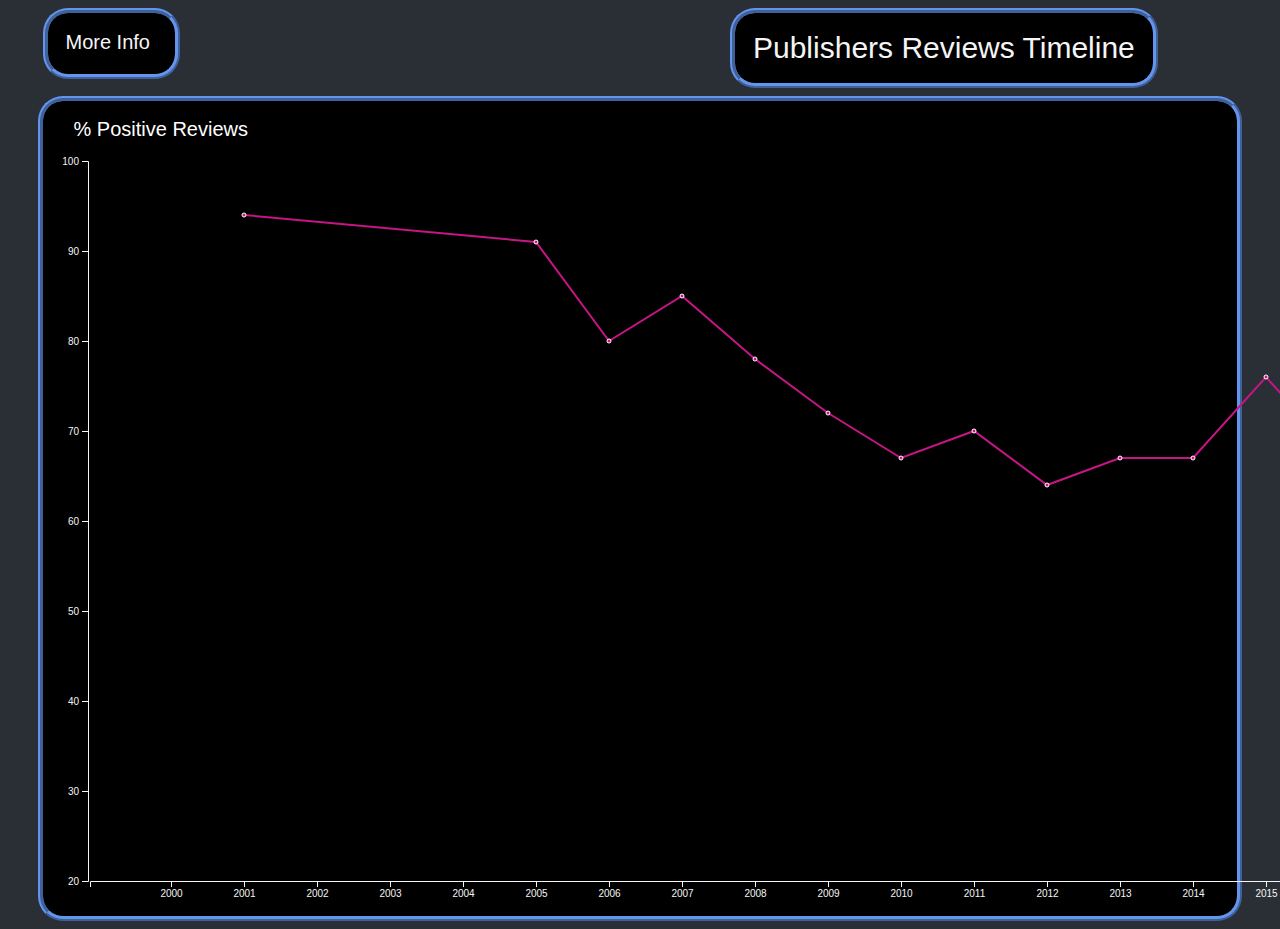
==== commit 2f6f6124: "Split Pages" ====
--- a/index.html
+++ b/index.html
@@ -8,204 +8,23 @@
     <script src="lib/d3.v6.min.js"></script>
 </head>
 <body>
-<div class="devgen" id="devgen">
+<div class="moreInfo">
     <form class="l">
         <label class="l">
-            <input onclick="switchDevGen(0)" type="radio" value="3" name="radio" checked/>
-            <span class="dev">Developer</span>
-        </label>
-        <label class="l">
-            <input onclick="switchDevGen(1)" type="radio" value="3" name="radio" />
-            <span class="dev">Genre</span>
+            <div onclick="window.location = 'devGen.html';">
+            <input  type="radio" value="3" name="radio"/>
+                <span class="dev">More Info</span>
+            </div>
         </label>
     </form>
 </div>
-<div class="svg" >
-    <div id="barchart"></div>
-</div>
-<div class="svg1" >
-    <div id="piechart" class="piechart"></div>
-    <div>
-        <div id="pietextfixed" class="pietextfixed"></div>
-        <div id="pietext" class="pietext"></div>
-    </div>
-</div>
-    <div class="containerPub">
-        <center><h2>PUBLISHER</h2></center>
-    <div class="container1">
-        <form>
-            <div class="column1">
-                <label>
-                    <input onclick="updatePub('2K')" type="radio" name="radio" checked/>
-                    <span>2K</span>
-                </label>
-            <label>
-                <input onclick="updatePub('Activision')" type="radio" name="radio"/>
-                <span>Activision</span>
-            </label>
-            <label>
-                <input onclick="updatePub('BANDAI NAMCO')" type="radio" name="radio"/>
-                <span>BANDAI NAMCO</span>
-            </label>
-            <label>
-                <input onclick="updatePub('Big Fish Games')" type="radio" name="radio"/>
-                <span>Big Fish Games</span>
-            </label>
-            <label>
-                <input onclick="updatePub('Choice of Games')" type="radio" name="radio"/>
-                <span>Choice of Games</span>
-            </label>
-            <label>
-                <input onclick="updatePub('Degica')" type="radio" name="radio"/>
-                <span>Degica</span>
-            </label>
-            <label>
-                <input onclick="updatePub('Dovetail Games - Flight')" type="radio" name="radio"/>
-                <span>Dovetail Games - Flight</span>
-            </label>
-            <label>
-                <input onclick="updatePub('Dovetail Games - Trains')" type="radio" name="radio"/>
-                <span>Dovetail Games - Trains</span>
-            </label>
-            <label>
-                <input onclick="updatePub('KOEI TECMO GAMES')" type="radio" name="radio" />
-                <span>KOEI TECMO GAMES</span>
-            </label>
-            <label>
-                <input onclick="updatePub('Paradox Interactive')" type="radio" name="radio"/>
-                <span>Paradox Interactive</span>
-            </label>
-                </div>
-            <div class="column2">
-            <label>
-                <input onclick="updatePub('SEGA')" type="radio" name="radio"/>
-                <span>SEGA</span>
-            </label>
-            <label>
-                <input onclick="updatePub('Slitherine Ltd.')" type="radio" name="radio"/>
-                <span>Slitherine Ltd.</span>
-            </label>
-            <label>
-                <input onclick="updatePub('THQ Nordic')" type="radio" name="radio"/>
-                <span>THQ Nordic</span>
-            </label>
-            <label>
-                <input onclick="updatePub('Ubisoft')" type="radio" name="radio"/>
-                <span>Ubisoft</span>
-            </label>
-            <label>
-                <input onclick="updatePub('XSEED Games')" type="radio" name="radio"/>
-                <span>XSEED Games</span>
-            </label>
-        </div>
-        </form>
-    </div>
-    </div>
-    <div class="containerYear">
-    <center><h2>YEAR</h2></center>
-        <div class="container2" id="year">
-        <form>
-            <div>
-        <label>
-            <input onclick="updateYear('2019')" type="radio" value="2019" name="radio" checked/>
-            <span>2019</span>
-        </label>
-        <label>
-            <input onclick="updateYear('2018')" type="radio" value="3" name="radio"/>
-            <span>2018</span>
-        </label>
-        <label>
-            <input onclick="updateYear('2017')" type="radio" value="3" name="radio"/>
-            <span>2017</span>
-        </label>
-        <label>
-            <input onclick="updateYear('2016')" type="radio" value="3" name="radio"/>
-            <span>2016</span>
-        </label>
-            </div>
-            <div>
-        <label>
-            <input onclick="updateYear('2015')" type="radio" value="3" name="radio"/>
-            <span>2015</span>
-        </label>
-        <label>
-            <input onclick="updateYear('2014')" type="radio" value="3" name="radio"/>
-            <span>2014</span>
-        </label>
-        <label>
-            <input onclick="updateYear('2013')" type="radio" value="3" name="radio"/>
-            <span>2013</span>
-        </label>
-        <label>
-            <input onclick="updateYear('2012')" type="radio" value="3" name="radio"/>
-            <span>2012</span>
-        </label>
-            </div>
-            <div>
-        <label>
-            <input onclick="updateYear('2011')" type="radio" value="3" name="radio"/>
-            <span>2011</span>
-        </label>
-        <label>
-            <input onclick="updateYear('2010')" type="radio" value="3" name="radio"/>
-            <span>2010</span>
-        </label>
-        <label>
-            <input onclick="updateYear('2009')" type="radio" value="3" name="radio"/>
-            <span>2009</span>
-        </label>
-        <label>
-            <input onclick="updateYear('2008')" type="radio" value="3" name="radio"/>
-            <span>2008</span>
-        </label>
-            </div>
-            <div>
-        <label>
-            <input onclick="updateYear('2007')" type="radio" value="3" name="radio"/>
-            <span>2007</span>
-        </label>
-
-        <label>
-            <input onclick="updateYear('2006')" type="radio" value="3" name="radio"/>
-            <span>2006</span>
-        </label>
-        <label>
-            <input onclick="updateYear('2005')" type="radio" value="3" name="radio"/>
-            <span>2005</span>
-        </label>
-
-        <label>
-            <input onclick="updateYear('2004')" type="radio" value="3" name="radio"/>
-            <span>2004</span>
-        </label>
-            </div>
-            <div>
-        <label>
-            <input onclick="updateYear('2003')" type="radio" value="3" name="radio"/>
-            <span>2003</span>
-        </label>
-        <label>
-            <input onclick="updateYear('2002')" type="radio" value="3" name="radio"/>
-            <span>2002</span>
-        </label>
-        <label>
-            <input onclick="updateYear('2001')" type="radio" value="3" name="radio"/>
-            <span>2001</span>
-        </label>
-        <label>
-            <input onclick="updateYear('2000')" type="radio" value="3" name="radio"/>
-            <span>2000</span>
-        </label>
-            </div>
-    </form>
-        </div>
+<div class="title">
+    <a>Publishers Reviews Timeline</a>
 </div>
 <div class="svg2" >
     <div id="linechart"></div>
 </div>
-<script src="js/start.js"></script>
-<script src="js/chart.js"></script>
-<script src="js/pie.js"></script>
+<script src="js/startIndex.js"></script>
 <script src="js/line.js"></script>
 </body>
 </html>
--- a/css/style.css
+++ b/css/style.css
@@ -135,6 +135,7 @@
     border-radius: 25px;
     margin-top: 17px;
     margin-left: 30px;
+    margin-right: 30px;
     padding-left: 15px;
     padding-top: 10px;
     border: 5px ridge cornflowerblue;
@@ -153,11 +154,49 @@
     padding-left:20px;
 }
 
+.home {
+    background-color: black;
+    padding: 10px;
+    padding-bottom: 0px;
+    margin-left: 30px;
+    border-spacing: 25px 0px;
+    border: 5px ridge cornflowerblue;
+    border-radius: 25px;
+    font-weight: bolder;
+    display: inline-block;
+}
+
+.moreInfo {
+    background-color: black;
+    padding: 10px;
+    padding-bottom: 0px;
+    margin-left: 35px;
+    border-spacing: 25px 0px;
+    border: 5px ridge cornflowerblue;
+    border-radius: 25px;
+    font-weight: bolder;
+    display: inline-block;
+    font: 20px sans-serif;
+}
+
+.title {
+    position: absolute;
+    background-color: black;
+    padding: 18px;
+    margin-left: 550px;
+    border-spacing: 25px 0px;
+    border: 5px ridge cornflowerblue;
+    border-radius: 25px;
+    font-weight: bolder;
+    display: inline-block;
+    font: 30px sans-serif;
+}
+
 .devgen {
     background-color: black;
     padding: 10px;
     padding-bottom: 0px;
-    margin-left: 30px;
+    margin-left: 10px;
     border-spacing: 25px 0px;
     border: 5px ridge cornflowerblue;
     border-radius: 25px;
@@ -189,3 +228,7 @@
     background: cornflowerblue;
     border-radius: 10px;
 }
+
+.href{
+    color: white;
+}